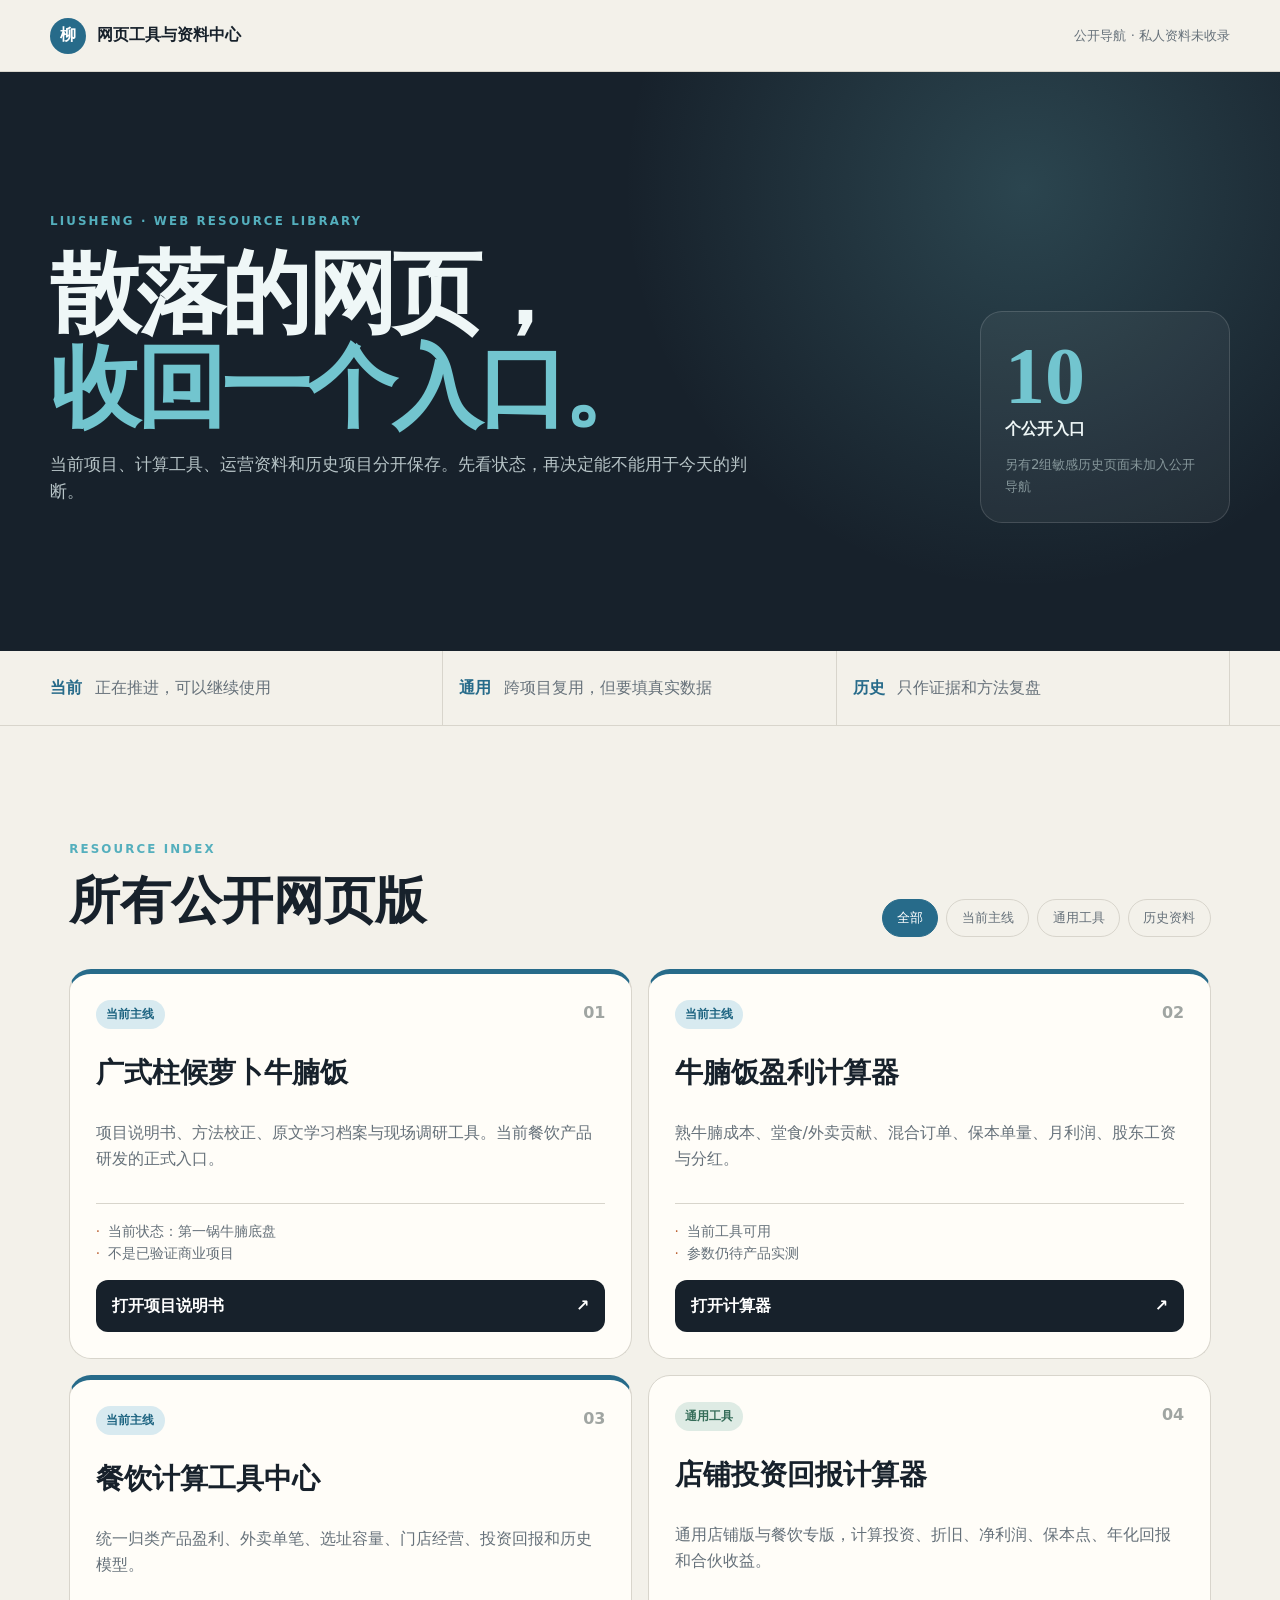
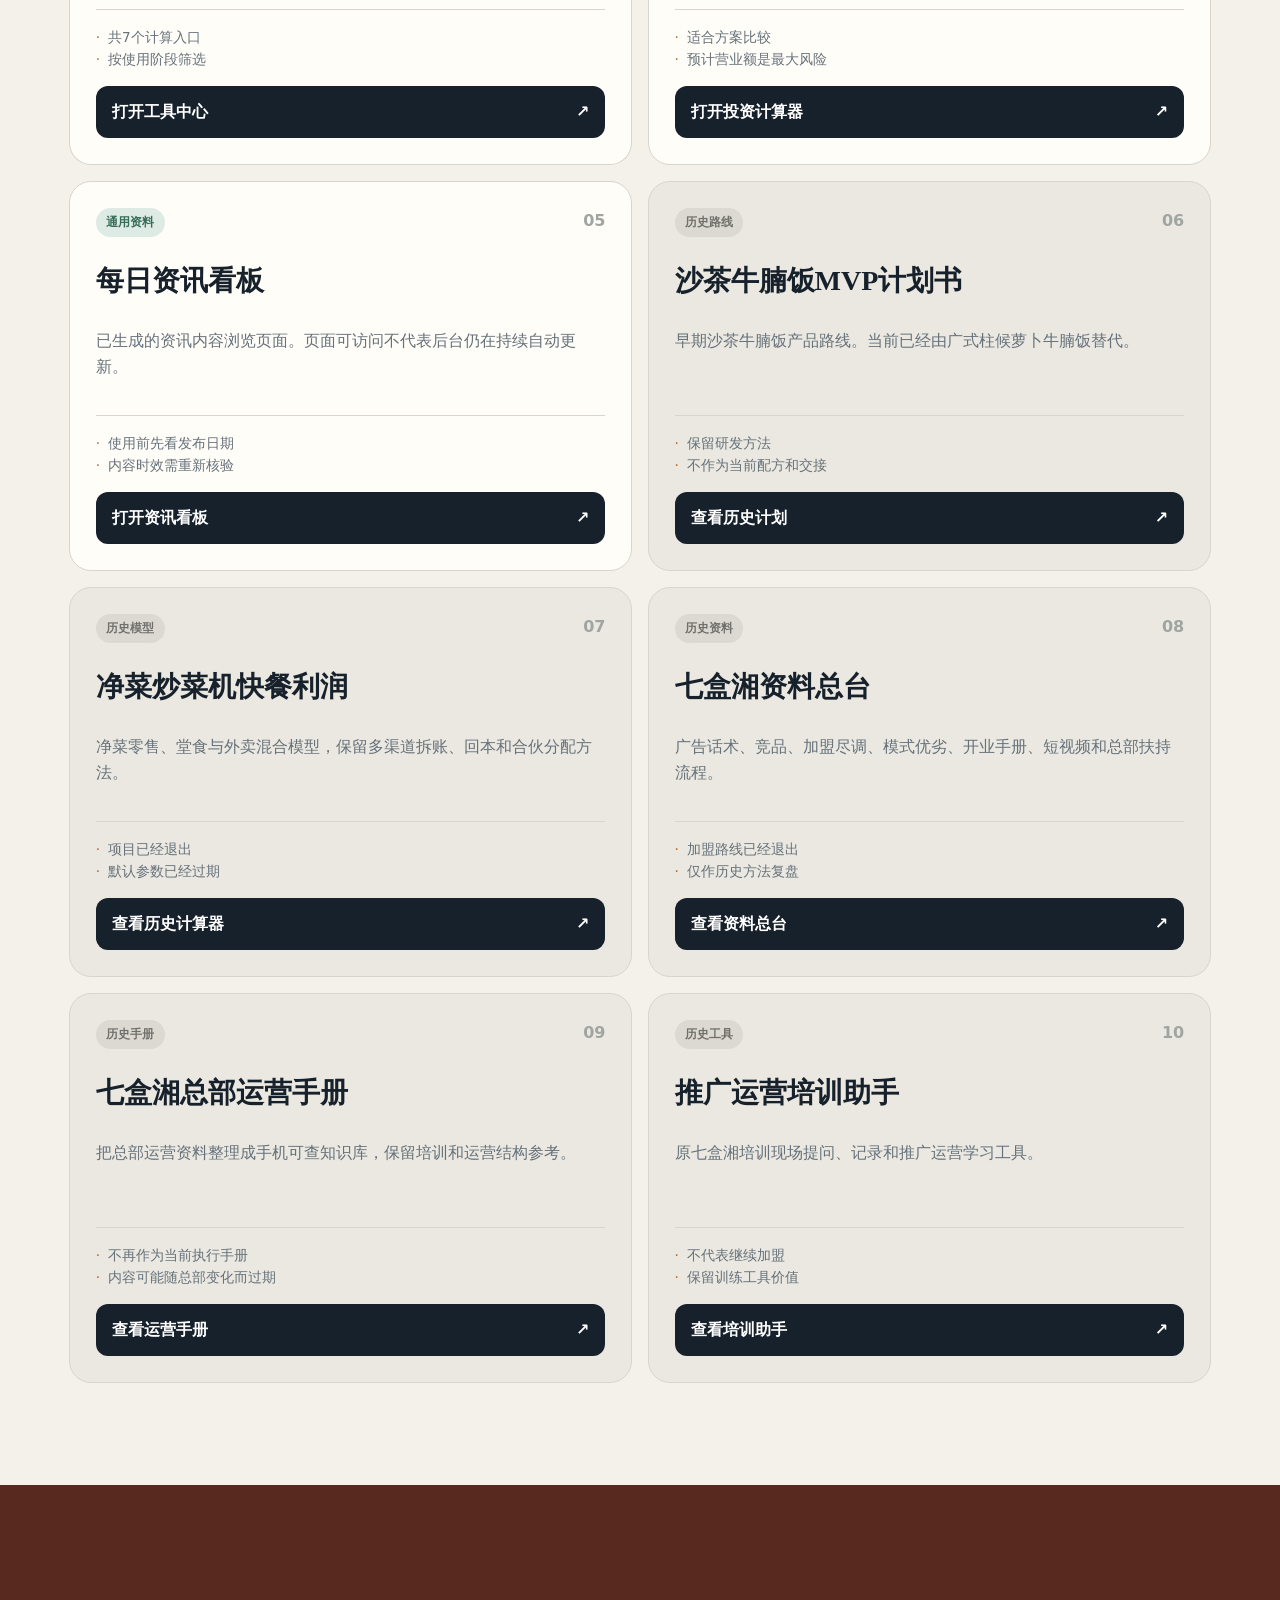
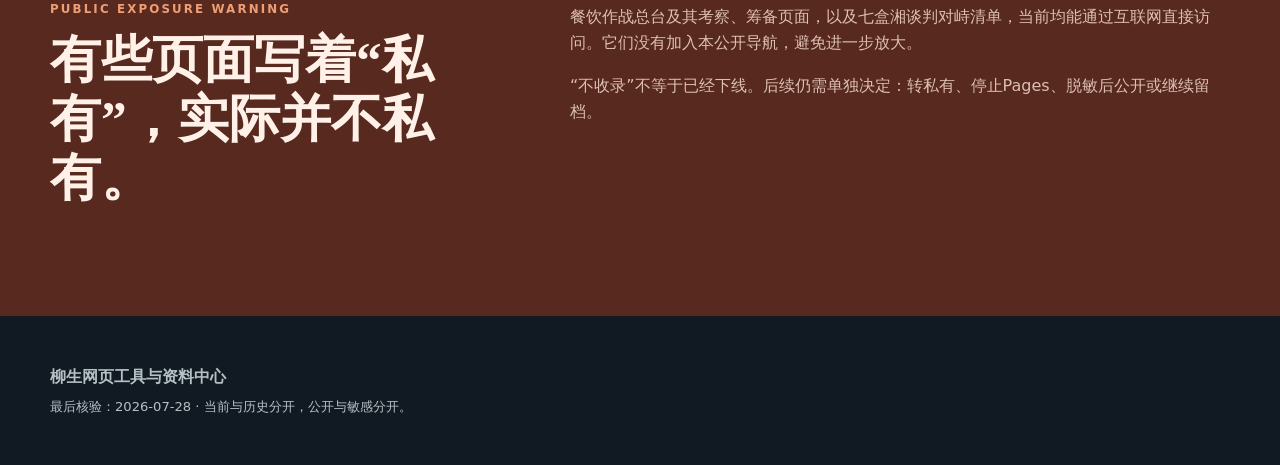
==== index.html @ 8c2fea10 "Publish web tools and resources hub" ====
<!doctype html>
<html lang="zh-CN">
<head>
  <meta charset="utf-8">
  <meta name="viewport" content="width=device-width, initial-scale=1">
  <meta name="description" content="柳生公开网页版工具与资料总集合：当前项目、计算工具、知识手册、历史餐饮项目和资讯页面。">
  <meta name="theme-color" content="#15202b">
  <title>柳生网页工具与资料中心</title>
  <link rel="stylesheet" href="styles.css">
</head>
<body>
  <a class="skip" href="#resources">跳到资源</a>
  <header>
    <a class="brand" href="./"><span>柳</span>网页工具与资料中心</a>
    <div class="header-note">公开导航 · 私人资料未收录</div>
  </header>

  <main>
    <section class="hero">
      <div class="hero-copy">
        <p class="eyebrow">LIUSHENG · WEB RESOURCE LIBRARY</p>
        <h1>散落的网页，<br><em>收回一个入口。</em></h1>
        <p>当前项目、计算工具、运营资料和历史项目分开保存。先看状态，再决定能不能用于今天的判断。</p>
      </div>
      <div class="hero-stat">
        <strong>10</strong><span>个公开入口</span>
        <small>另有2组敏感历史页面未加入公开导航</small>
      </div>
    </section>

    <section class="principle">
      <div><b>当前</b><span>正在推进，可以继续使用</span></div>
      <div><b>通用</b><span>跨项目复用，但要填真实数据</span></div>
      <div><b>历史</b><span>只作证据和方法复盘</span></div>
    </section>

    <section class="resources" id="resources">
      <div class="section-head">
        <div><p class="eyebrow">RESOURCE INDEX</p><h2>所有公开网页版</h2></div>
        <div class="filters" role="group" aria-label="资源分类筛选">
          <button class="active" data-filter="all">全部</button>
          <button data-filter="current">当前主线</button>
          <button data-filter="tool">通用工具</button>
          <button data-filter="history">历史资料</button>
        </div>
      </div>

      <div class="grid">
        <article class="card primary" data-category="current">
          <div class="meta"><span class="tag current">当前主线</span><span>01</span></div>
          <h3>广式柱候萝卜牛腩饭</h3>
          <p>项目说明书、方法校正、原文学习档案与现场调研工具。当前餐饮产品研发的正式入口。</p>
          <ul><li>当前状态：第一锅牛腩底盘</li><li>不是已验证商业项目</li></ul>
          <a href="https://312760175liusheng-ship-it.github.io/guangshi-beef-brisket-rice-guide/">打开项目说明书 <b>↗</b></a>
        </article>

        <article class="card primary" data-category="current">
          <div class="meta"><span class="tag current">当前主线</span><span>02</span></div>
          <h3>牛腩饭盈利计算器</h3>
          <p>熟牛腩成本、堂食/外卖贡献、混合订单、保本单量、月利润、股东工资与分红。</p>
          <ul><li>当前工具可用</li><li>参数仍待产品实测</li></ul>
          <a href="https://312760175liusheng-ship-it.github.io/beef-brisket-rice-calculator/">打开计算器 <b>↗</b></a>
        </article>

        <article class="card primary" data-category="current">
          <div class="meta"><span class="tag current">当前主线</span><span>03</span></div>
          <h3>餐饮计算工具中心</h3>
          <p>统一归类产品盈利、外卖单笔、选址容量、门店经营、投资回报和历史模型。</p>
          <ul><li>共7个计算入口</li><li>按使用阶段筛选</li></ul>
          <a href="https://312760175liusheng-ship-it.github.io/restaurant-calculator-hub/">打开工具中心 <b>↗</b></a>
        </article>

        <article class="card" data-category="tool">
          <div class="meta"><span class="tag tool">通用工具</span><span>04</span></div>
          <h3>店铺投资回报计算器</h3>
          <p>通用店铺版与餐饮专版，计算投资、折旧、净利润、保本点、年化回报和合伙收益。</p>
          <ul><li>适合方案比较</li><li>预计营业额是最大风险</li></ul>
          <a href="https://312760175liusheng-ship-it.github.io/store-roi-calculator/">打开投资计算器 <b>↗</b></a>
        </article>

        <article class="card" data-category="tool">
          <div class="meta"><span class="tag tool">通用资料</span><span>05</span></div>
          <h3>每日资讯看板</h3>
          <p>已生成的资讯内容浏览页面。页面可访问不代表后台仍在持续自动更新。</p>
          <ul><li>使用前先看发布日期</li><li>内容时效需重新核验</li></ul>
          <a href="https://312760175liusheng-ship-it.github.io/news-board/">打开资讯看板 <b>↗</b></a>
        </article>

        <article class="card historical" data-category="history">
          <div class="meta"><span class="tag history">历史路线</span><span>06</span></div>
          <h3>沙茶牛腩饭MVP计划书</h3>
          <p>早期沙茶牛腩饭产品路线。当前已经由广式柱候萝卜牛腩饭替代。</p>
          <ul><li>保留研发方法</li><li>不作为当前配方和交接</li></ul>
          <a href="https://312760175liusheng-ship-it.github.io/shacha-beef-brisket-mvp/">查看历史计划 <b>↗</b></a>
        </article>

        <article class="card historical" data-category="history">
          <div class="meta"><span class="tag history">历史模型</span><span>07</span></div>
          <h3>净菜炒菜机快餐利润</h3>
          <p>净菜零售、堂食与外卖混合模型，保留多渠道拆账、回本和合伙分配方法。</p>
          <ul><li>项目已经退出</li><li>默认参数已经过期</li></ul>
          <a href="https://312760175liusheng-ship-it.github.io/jingcai-calculator/">查看历史计算器 <b>↗</b></a>
        </article>

        <article class="card historical" data-category="history">
          <div class="meta"><span class="tag history">历史资料</span><span>08</span></div>
          <h3>七盒湘资料总台</h3>
          <p>广告话术、竞品、加盟尽调、模式优劣、开业手册、短视频和总部扶持流程。</p>
          <ul><li>加盟路线已经退出</li><li>仅作历史方法复盘</li></ul>
          <a href="https://312760175liusheng-ship-it.github.io/qihexiang-toolbox/">查看资料总台 <b>↗</b></a>
        </article>

        <article class="card historical" data-category="history">
          <div class="meta"><span class="tag history">历史手册</span><span>09</span></div>
          <h3>七盒湘总部运营手册</h3>
          <p>把总部运营资料整理成手机可查知识库，保留培训和运营结构参考。</p>
          <ul><li>不再作为当前执行手册</li><li>内容可能随总部变化而过期</li></ul>
          <a href="https://312760175liusheng-ship-it.github.io/qihex-ops-manual/">查看运营手册 <b>↗</b></a>
        </article>

        <article class="card historical" data-category="history">
          <div class="meta"><span class="tag history">历史工具</span><span>10</span></div>
          <h3>推广运营培训助手</h3>
          <p>原七盒湘培训现场提问、记录和推广运营学习工具。</p>
          <ul><li>不代表继续加盟</li><li>保留训练工具价值</li></ul>
          <a href="https://312760175liusheng-ship-it.github.io/liuzhou-promotion-coach/">查看培训助手 <b>↗</b></a>
        </article>
      </div>
    </section>

    <section class="risk">
      <div>
        <p class="eyebrow">PUBLIC EXPOSURE WARNING</p>
        <h2>有些页面写着“私有”，实际并不私有。</h2>
      </div>
      <div>
        <p>餐饮作战总台及其考察、筹备页面，以及七盒湘谈判对峙清单，当前均能通过互联网直接访问。它们没有加入本公开导航，避免进一步放大。</p>
        <p>“不收录”不等于已经下线。后续仍需单独决定：转私有、停止Pages、脱敏后公开或继续留档。</p>
      </div>
    </section>
  </main>

  <footer>
    <strong>柳生网页工具与资料中心</strong>
    <p>最后核验：2026-07-28 · 当前与历史分开，公开与敏感分开。</p>
  </footer>
  <script src="script.js"></script>
</body>
</html>
---- styles.css ----
:root {
  --ink: #17212b;
  --muted: #66717a;
  --paper: #f3f1ea;
  --card: #fffdf8;
  --line: #d8d5cc;
  --blue: #276b8a;
  --cyan: #72c5cf;
  --orange: #bd6336;
  --gray: #747873;
}
* { box-sizing: border-box; }
html { scroll-behavior: smooth; }
body { margin: 0; color: var(--ink); background: var(--paper); font-family: "PingFang SC","Microsoft YaHei",system-ui,sans-serif; line-height: 1.65; }
a { color: inherit; }
.skip { position: fixed; left: -999px; top: 1rem; z-index: 99; padding: .6rem 1rem; background: #fff; }
.skip:focus { left: 1rem; }
header { display: flex; justify-content: space-between; align-items: center; min-height: 72px; padding: 0 max(1.2rem,calc((100vw - 1180px)/2)); border-bottom: 1px solid var(--line); }
.brand { display: flex; align-items: center; gap: .7rem; font-weight: 900; text-decoration: none; }
.brand span { display: grid; place-items: center; width: 36px; height: 36px; color: #fff; background: var(--blue); border-radius: 50%; font-family: "STKaiti","KaiTi",serif; }
.header-note { color: var(--muted); font-size: .82rem; }
.hero { display: grid; grid-template-columns: 1fr 250px; gap: 4rem; align-items: end; padding: clamp(5rem,10vw,9rem) max(1.2rem,calc((100vw - 1180px)/2)); color: #eff7f7; background: radial-gradient(circle at 80% 20%,rgba(114,197,207,.22),transparent 25rem),var(--ink); }
.eyebrow { color: #54afbd; font-size: .74rem; font-weight: 900; letter-spacing: .18em; }
.hero h1 { margin: 1rem 0; font-family: "Songti SC","STSong",serif; font-size: clamp(3rem,7vw,6.6rem); line-height: 1.04; letter-spacing: -.05em; }
.hero h1 em { color: var(--cyan); font-style: normal; }
.hero-copy > p:last-child { max-width: 700px; color: #b7c4c7; font-size: 1.05rem; }
.hero-stat { padding: 1.5rem; border: 1px solid rgba(255,255,255,.14); border-radius: 22px; background: rgba(255,255,255,.05); }
.hero-stat strong,.hero-stat span,.hero-stat small { display: block; }
.hero-stat strong { color: var(--cyan); font-family: Georgia,serif; font-size: 5rem; line-height: 1; }
.hero-stat span { font-weight: 900; }
.hero-stat small { margin-top: .7rem; color: #86979b; }
.principle { display: grid; grid-template-columns: repeat(3,1fr); padding: 0 max(1.2rem,calc((100vw - 1180px)/2)); border-bottom: 1px solid var(--line); }
.principle div { display: flex; gap: .8rem; padding: 1.5rem 1rem; border-right: 1px solid var(--line); }
.principle div:first-child { padding-left: 0; }
.principle b { color: var(--blue); }
.principle span { color: var(--muted); }
.resources { max-width: 1180px; margin: 0 auto; padding: clamp(4rem,8vw,7rem) 1.2rem; }
.section-head { display: flex; justify-content: space-between; gap: 2rem; align-items: end; margin-bottom: 2rem; }
h2 { margin: .4rem 0; font-family: "Songti SC","STSong",serif; font-size: clamp(2rem,4vw,3.5rem); line-height: 1.15; }
.filters { display: flex; gap: .5rem; }
.filters button { padding: .55rem .9rem; color: var(--muted); background: transparent; border: 1px solid var(--line); border-radius: 999px; cursor: pointer; }
.filters button.active,.filters button:hover { color: #fff; background: var(--blue); border-color: var(--blue); }
.grid { display: grid; grid-template-columns: repeat(2,1fr); gap: 1rem; }
.card { display: flex; flex-direction: column; min-height: 390px; padding: 1.6rem; border: 1px solid var(--line); border-radius: 22px; background: var(--card); transition: transform .2s,box-shadow .2s; }
.card:hover { transform: translateY(-3px); box-shadow: 0 16px 45px rgba(23,33,43,.09); }
.card[hidden] { display: none; }
.card.primary { border-top: 5px solid var(--blue); }
.card.historical { background: #eae8e1; }
.meta { display: flex; justify-content: space-between; color: #a0a5a2; font-weight: 900; }
.tag { padding: .32rem .65rem; border-radius: 999px; font-size: .72rem; }
.tag.current { color: #1c6380; background: #d8eaf0; }
.tag.tool { color: #346c58; background: #deebe4; }
.tag.history { color: #6f706b; background: #dcd9d2; }
.card h3 { margin: 1.3rem 0 .5rem; font-family: "Songti SC","STSong",serif; font-size: 1.75rem; }
.card > p { color: var(--muted); }
.card ul { margin: auto 0 1rem; padding: 1rem 0 0; color: var(--muted); border-top: 1px solid var(--line); list-style: none; font-size: .85rem; }
.card li::before { content: "·"; color: var(--orange); margin-right: .5rem; }
.card > a { display: flex; justify-content: space-between; padding: .8rem 1rem; color: #fff; background: var(--ink); border-radius: 12px; font-weight: 800; text-decoration: none; }
.card > a:hover { background: var(--blue); }
.risk { display: grid; grid-template-columns: .8fr 1.2fr; gap: 5rem; padding: clamp(4rem,8vw,7rem) max(1.2rem,calc((100vw - 1180px)/2)); color: #fff1e8; background: #57291f; }
.risk .eyebrow { color: #ef9d75; }
.risk p { color: #debfb3; }
footer { padding: 3rem max(1.2rem,calc((100vw - 1180px)/2)); color: #b5c0c5; background: #111a22; }
footer p { margin: .3rem 0 0; font-size: .82rem; }
@media(max-width:800px) {
  .hero,.risk { grid-template-columns: 1fr; gap: 2rem; }
  .hero-stat { max-width: 280px; }
  .section-head { align-items: flex-start; flex-direction: column; }
  .grid { grid-template-columns: 1fr; }
}
@media(max-width:560px) {
  header { align-items: flex-start; flex-direction: column; gap: .4rem; padding-top: .8rem; padding-bottom: .8rem; }
  .hero h1 { font-size: 2.75rem; }
  .principle { grid-template-columns: 1fr; }
  .principle div,.principle div:first-child { padding: 1rem 0; border-right: 0; border-bottom: 1px solid var(--line); }
  .filters { width: 100%; overflow-x: auto; padding-bottom: .3rem; }
  .filters button { white-space: nowrap; }
}
@media(prefers-reduced-motion:reduce) { html { scroll-behavior: auto; } .card { transition: none; } }
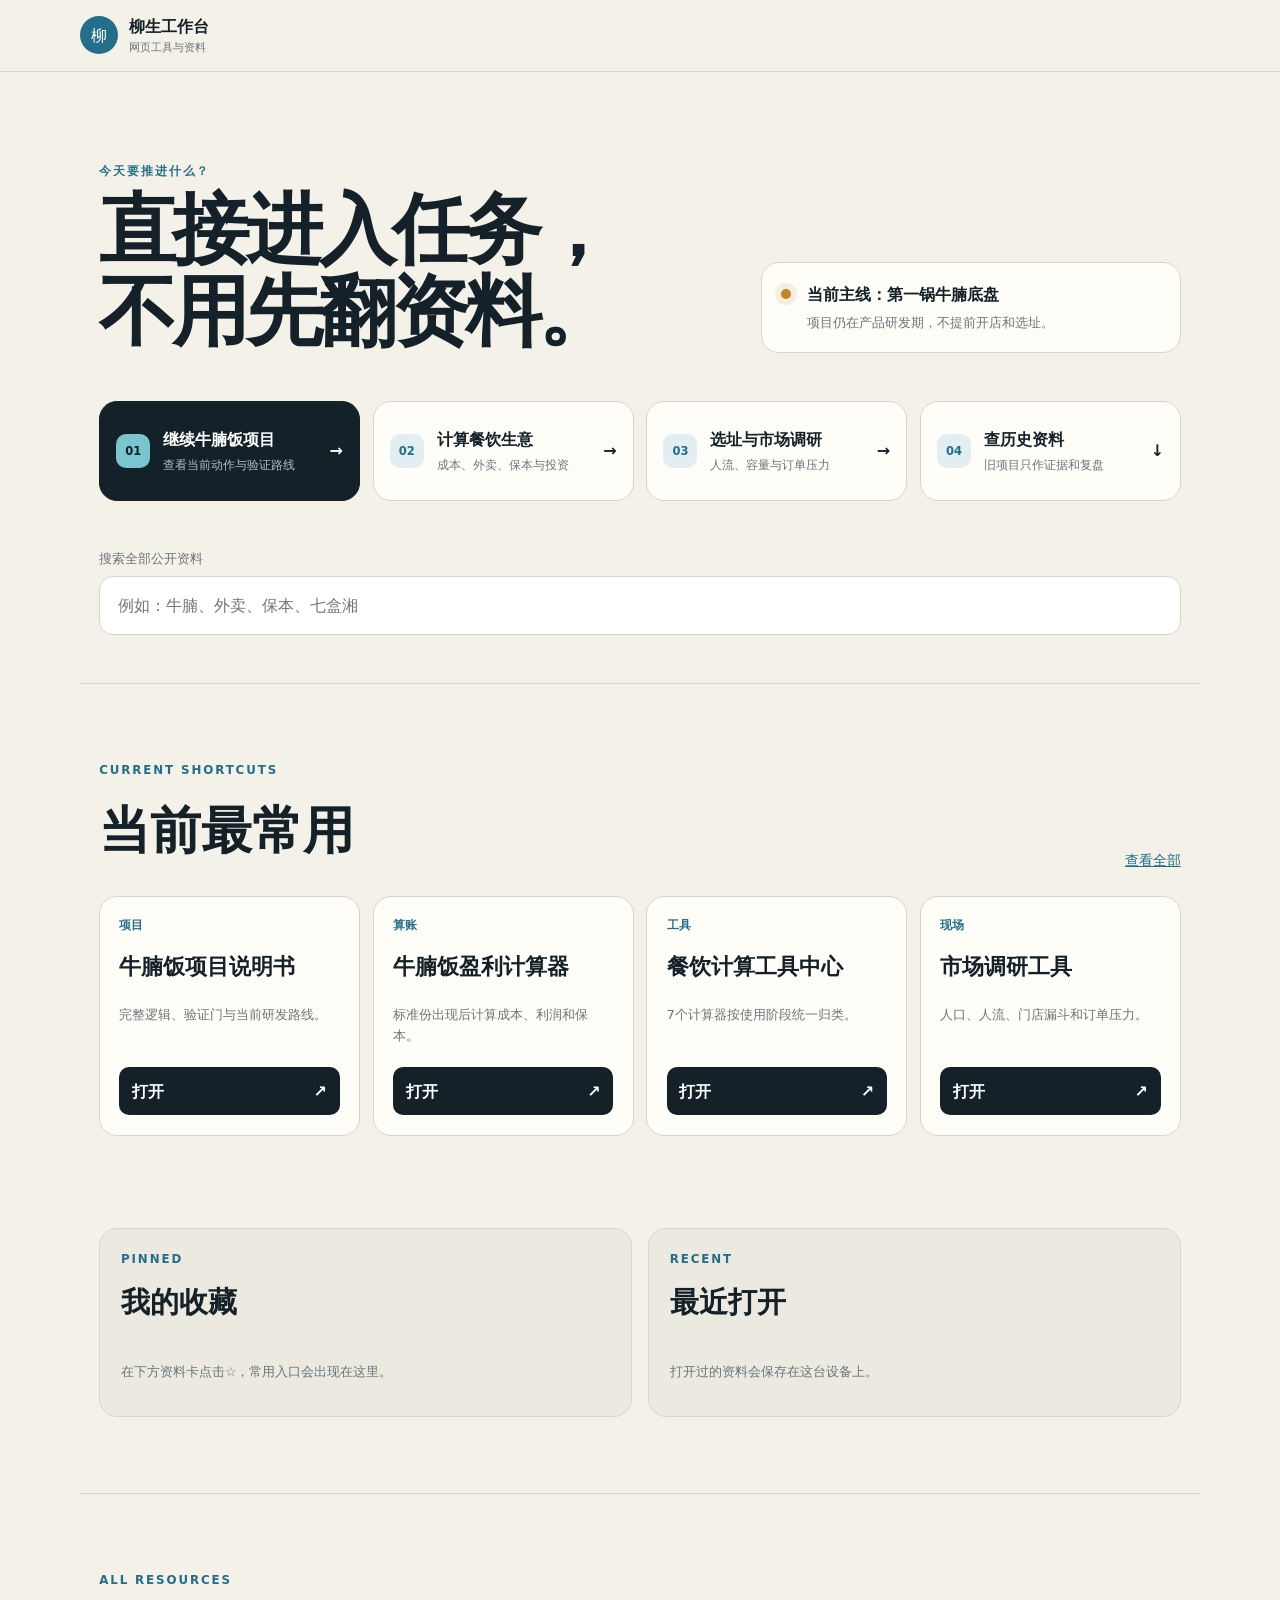
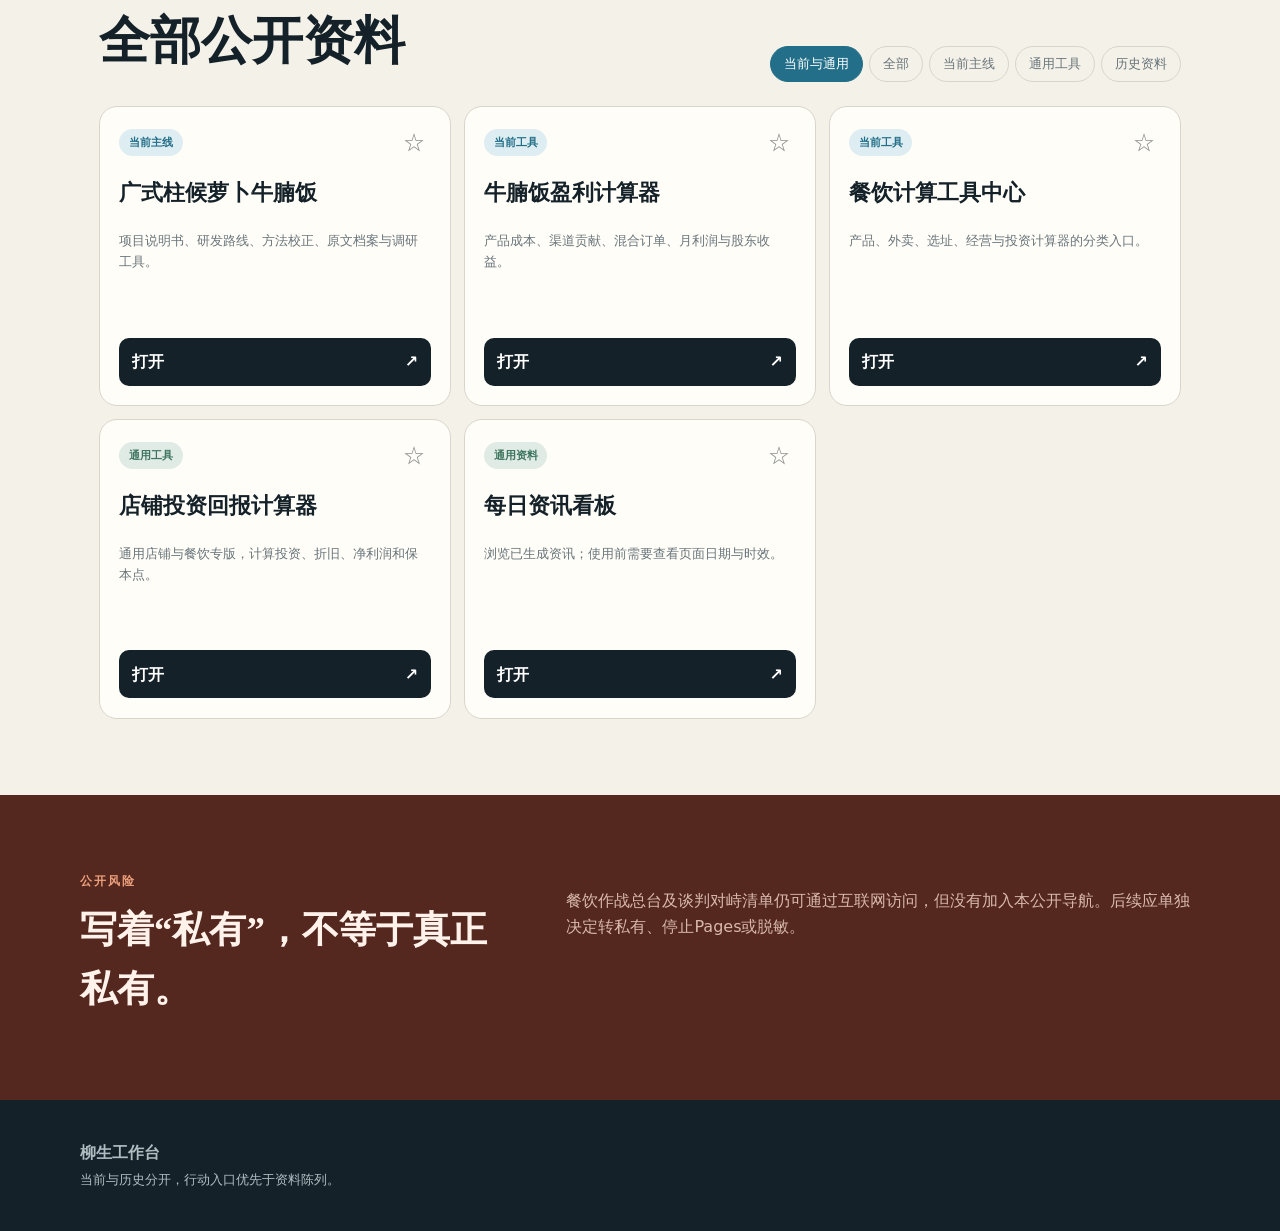
==== commit b2ac777b: "Redesign resource hub as action workspace" ====
--- a/index.html
+++ b/index.html
@@ -3,147 +3,163 @@
 <head>
   <meta charset="utf-8">
   <meta name="viewport" content="width=device-width, initial-scale=1">
-  <meta name="description" content="柳生公开网页版工具与资料总集合：当前项目、计算工具、知识手册、历史餐饮项目和资讯页面。">
-  <meta name="theme-color" content="#15202b">
-  <title>柳生网页工具与资料中心</title>
+  <meta name="description" content="柳生工作台：快速进入当前牛腩饭项目、餐饮计算、选址调研、公开工具与历史资料。">
+  <meta name="theme-color" content="#142128">
+  <title>柳生工作台｜网页工具与资料</title>
   <link rel="stylesheet" href="styles.css">
 </head>
 <body>
-  <a class="skip" href="#resources">跳到资源</a>
+  <a class="skip" href="#main">跳到主要内容</a>
   <header>
-    <a class="brand" href="./"><span>柳</span>网页工具与资料中心</a>
-    <div class="header-note">公开导航 · 私人资料未收录</div>
+    <a class="brand" href="./"><span>柳</span><div><strong>柳生工作台</strong><small>网页工具与资料</small></div></a>
+    <button class="search-toggle" type="button" aria-label="打开搜索" aria-controls="search-panel">⌕</button>
   </header>
 
-  <main>
-    <section class="hero">
-      <div class="hero-copy">
-        <p class="eyebrow">LIUSHENG · WEB RESOURCE LIBRARY</p>
-        <h1>散落的网页，<br><em>收回一个入口。</em></h1>
-        <p>当前项目、计算工具、运营资料和历史项目分开保存。先看状态，再决定能不能用于今天的判断。</p>
+  <main id="main">
+    <section class="welcome">
+      <div>
+        <p class="eyebrow">今天要推进什么？</p>
+        <h1>直接进入任务，<br>不用先翻资料。</h1>
       </div>
-      <div class="hero-stat">
-        <strong>10</strong><span>个公开入口</span>
-        <small>另有2组敏感历史页面未加入公开导航</small>
+      <div class="status">
+        <i></i>
+        <div><strong>当前主线：第一锅牛腩底盘</strong><span>项目仍在产品研发期，不提前开店和选址。</span></div>
       </div>
     </section>
 
-    <section class="principle">
-      <div><b>当前</b><span>正在推进，可以继续使用</span></div>
-      <div><b>通用</b><span>跨项目复用，但要填真实数据</span></div>
-      <div><b>历史</b><span>只作证据和方法复盘</span></div>
+    <section class="task-grid" aria-label="主要任务入口">
+      <a class="task primary" href="https://312760175liusheng-ship-it.github.io/guangshi-beef-brisket-rice-guide/#current" data-track="继续牛腩饭项目">
+        <span class="task-icon">01</span><div><strong>继续牛腩饭项目</strong><small>查看当前动作与验证路线</small></div><b>→</b>
+      </a>
+      <a class="task" href="https://312760175liusheng-ship-it.github.io/restaurant-calculator-hub/" data-track="计算餐饮生意">
+        <span class="task-icon">02</span><div><strong>计算餐饮生意</strong><small>成本、外卖、保本与投资</small></div><b>→</b>
+      </a>
+      <a class="task" href="https://312760175liusheng-ship-it.github.io/guangshi-beef-brisket-rice-guide/survey.html" data-track="选址与市场调研">
+        <span class="task-icon">03</span><div><strong>选址与市场调研</strong><small>人流、容量与订单压力</small></div><b>→</b>
+      </a>
+      <a class="task" href="#history">
+        <span class="task-icon">04</span><div><strong>查历史资料</strong><small>旧项目只作证据和复盘</small></div><b>↓</b>
+      </a>
     </section>
 
-    <section class="resources" id="resources">
+    <section class="search-panel" id="search-panel">
+      <label for="search"><span>搜索全部公开资料</span>
+        <input id="search" type="search" placeholder="例如：牛腩、外卖、保本、七盒湘" autocomplete="off">
+      </label>
+      <button id="clear-search" type="button" hidden>清除</button>
+    </section>
+
+    <section class="quick">
       <div class="section-head">
-        <div><p class="eyebrow">RESOURCE INDEX</p><h2>所有公开网页版</h2></div>
-        <div class="filters" role="group" aria-label="资源分类筛选">
-          <button class="active" data-filter="all">全部</button>
+        <div><p class="eyebrow">CURRENT SHORTCUTS</p><h2>当前最常用</h2></div>
+        <a href="#all-resources">查看全部</a>
+      </div>
+      <div class="quick-grid">
+        <article class="quick-card">
+          <span>项目</span><h3>牛腩饭项目说明书</h3><p>完整逻辑、验证门与当前研发路线。</p>
+          <a href="https://312760175liusheng-ship-it.github.io/guangshi-beef-brisket-rice-guide/" data-track="牛腩饭项目说明书">打开 <b>↗</b></a>
+        </article>
+        <article class="quick-card">
+          <span>算账</span><h3>牛腩饭盈利计算器</h3><p>标准份出现后计算成本、利润和保本。</p>
+          <a href="https://312760175liusheng-ship-it.github.io/beef-brisket-rice-calculator/" data-track="牛腩饭盈利计算器">打开 <b>↗</b></a>
+        </article>
+        <article class="quick-card">
+          <span>工具</span><h3>餐饮计算工具中心</h3><p>7个计算器按使用阶段统一归类。</p>
+          <a href="https://312760175liusheng-ship-it.github.io/restaurant-calculator-hub/" data-track="餐饮计算工具中心">打开 <b>↗</b></a>
+        </article>
+        <article class="quick-card">
+          <span>现场</span><h3>市场调研工具</h3><p>人口、人流、门店漏斗和订单压力。</p>
+          <a href="https://312760175liusheng-ship-it.github.io/guangshi-beef-brisket-rice-guide/survey.html" data-track="市场调研工具">打开 <b>↗</b></a>
+        </article>
+      </div>
+    </section>
+
+    <section class="personal" id="personal">
+      <div class="personal-block">
+        <div class="section-head compact"><div><p class="eyebrow">PINNED</p><h2>我的收藏</h2></div></div>
+        <div id="favorites" class="mini-list"><p class="placeholder">在下方资料卡点击☆，常用入口会出现在这里。</p></div>
+      </div>
+      <div class="personal-block">
+        <div class="section-head compact"><div><p class="eyebrow">RECENT</p><h2>最近打开</h2></div></div>
+        <div id="recent" class="mini-list"><p class="placeholder">打开过的资料会保存在这台设备上。</p></div>
+      </div>
+    </section>
+
+    <section class="resources" id="all-resources">
+      <div class="section-head">
+        <div><p class="eyebrow">ALL RESOURCES</p><h2>全部公开资料</h2></div>
+        <div class="filters" role="group" aria-label="资料分类筛选">
+          <button class="active" data-filter="active">当前与通用</button>
+          <button data-filter="all">全部</button>
           <button data-filter="current">当前主线</button>
           <button data-filter="tool">通用工具</button>
           <button data-filter="history">历史资料</button>
         </div>
       </div>
 
-      <div class="grid">
-        <article class="card primary" data-category="current">
-          <div class="meta"><span class="tag current">当前主线</span><span>01</span></div>
-          <h3>广式柱候萝卜牛腩饭</h3>
-          <p>项目说明书、方法校正、原文学习档案与现场调研工具。当前餐饮产品研发的正式入口。</p>
-          <ul><li>当前状态：第一锅牛腩底盘</li><li>不是已验证商业项目</li></ul>
-          <a href="https://312760175liusheng-ship-it.github.io/guangshi-beef-brisket-rice-guide/">打开项目说明书 <b>↗</b></a>
+      <div class="resource-grid">
+        <article class="resource-card" data-category="current" data-name="广式柱候萝卜牛腩饭项目说明书" data-keywords="牛腩 柱候 第一锅 产品 研发 视频 原文">
+          <div class="meta"><span class="tag current">当前主线</span><button class="favorite" type="button" aria-label="收藏广式柱候萝卜牛腩饭项目说明书">☆</button></div>
+          <h3>广式柱候萝卜牛腩饭</h3><p>项目说明书、研发路线、方法校正、原文档案与调研工具。</p>
+          <a href="https://312760175liusheng-ship-it.github.io/guangshi-beef-brisket-rice-guide/" data-track="广式柱候萝卜牛腩饭">打开 <b>↗</b></a>
+        </article>
+        <article class="resource-card" data-category="current" data-name="牛腩饭盈利计算器" data-keywords="牛腩 成本 利润 保本 堂食 外卖 分红">
+          <div class="meta"><span class="tag current">当前工具</span><button class="favorite" type="button" aria-label="收藏牛腩饭盈利计算器">☆</button></div>
+          <h3>牛腩饭盈利计算器</h3><p>产品成本、渠道贡献、混合订单、月利润与股东收益。</p>
+          <a href="https://312760175liusheng-ship-it.github.io/beef-brisket-rice-calculator/" data-track="牛腩饭盈利计算器">打开 <b>↗</b></a>
+        </article>
+        <article class="resource-card" data-category="current" data-name="餐饮计算工具中心" data-keywords="餐饮 计算器 外卖 选址 ROI 投资 保本">
+          <div class="meta"><span class="tag current">当前工具</span><button class="favorite" type="button" aria-label="收藏餐饮计算工具中心">☆</button></div>
+          <h3>餐饮计算工具中心</h3><p>产品、外卖、选址、经营与投资计算器的分类入口。</p>
+          <a href="https://312760175liusheng-ship-it.github.io/restaurant-calculator-hub/" data-track="餐饮计算工具中心">打开 <b>↗</b></a>
+        </article>
+        <article class="resource-card" data-category="tool" data-name="店铺投资回报计算器" data-keywords="店铺 餐饮 投资 ROI 回报 折旧 合伙">
+          <div class="meta"><span class="tag tool">通用工具</span><button class="favorite" type="button" aria-label="收藏店铺投资回报计算器">☆</button></div>
+          <h3>店铺投资回报计算器</h3><p>通用店铺与餐饮专版，计算投资、折旧、净利润和保本点。</p>
+          <a href="https://312760175liusheng-ship-it.github.io/store-roi-calculator/" data-track="店铺投资回报计算器">打开 <b>↗</b></a>
+        </article>
+        <article class="resource-card" data-category="tool" data-name="每日资讯看板" data-keywords="新闻 资讯 每日 看板">
+          <div class="meta"><span class="tag tool">通用资料</span><button class="favorite" type="button" aria-label="收藏每日资讯看板">☆</button></div>
+          <h3>每日资讯看板</h3><p>浏览已生成资讯；使用前需要查看页面日期与时效。</p>
+          <a href="https://312760175liusheng-ship-it.github.io/news-board/" data-track="每日资讯看板">打开 <b>↗</b></a>
         </article>
 
-        <article class="card primary" data-category="current">
-          <div class="meta"><span class="tag current">当前主线</span><span>02</span></div>
-          <h3>牛腩饭盈利计算器</h3>
-          <p>熟牛腩成本、堂食/外卖贡献、混合订单、保本单量、月利润、股东工资与分红。</p>
-          <ul><li>当前工具可用</li><li>参数仍待产品实测</li></ul>
-          <a href="https://312760175liusheng-ship-it.github.io/beef-brisket-rice-calculator/">打开计算器 <b>↗</b></a>
+        <article class="resource-card historical" id="history" data-category="history" data-name="沙茶牛腩饭MVP计划书" data-keywords="沙茶 牛腩 历史 MVP 配方">
+          <div class="meta"><span class="tag history">历史路线</span><button class="favorite" type="button" aria-label="收藏沙茶牛腩饭MVP计划书">☆</button></div>
+          <h3>沙茶牛腩饭MVP计划书</h3><p>早期产品路线，当前已由广式柱候牛腩饭替代。</p>
+          <a href="https://312760175liusheng-ship-it.github.io/shacha-beef-brisket-mvp/" data-track="沙茶牛腩饭MVP计划书">查看 <b>↗</b></a>
         </article>
-
-        <article class="card primary" data-category="current">
-          <div class="meta"><span class="tag current">当前主线</span><span>03</span></div>
-          <h3>餐饮计算工具中心</h3>
-          <p>统一归类产品盈利、外卖单笔、选址容量、门店经营、投资回报和历史模型。</p>
-          <ul><li>共7个计算入口</li><li>按使用阶段筛选</li></ul>
-          <a href="https://312760175liusheng-ship-it.github.io/restaurant-calculator-hub/">打开工具中心 <b>↗</b></a>
+        <article class="resource-card historical" data-category="history" data-name="净菜炒菜机快餐利润计算器" data-keywords="净菜 炒菜机 快餐 利润 合伙 历史">
+          <div class="meta"><span class="tag history">历史模型</span><button class="favorite" type="button" aria-label="收藏净菜炒菜机快餐利润计算器">☆</button></div>
+          <h3>净菜炒菜机快餐利润</h3><p>保留多渠道拆账、保本和合伙分配方法。</p>
+          <a href="https://312760175liusheng-ship-it.github.io/jingcai-calculator/" data-track="净菜炒菜机快餐利润">查看 <b>↗</b></a>
         </article>
-
-        <article class="card" data-category="tool">
-          <div class="meta"><span class="tag tool">通用工具</span><span>04</span></div>
-          <h3>店铺投资回报计算器</h3>
-          <p>通用店铺版与餐饮专版，计算投资、折旧、净利润、保本点、年化回报和合伙收益。</p>
-          <ul><li>适合方案比较</li><li>预计营业额是最大风险</li></ul>
-          <a href="https://312760175liusheng-ship-it.github.io/store-roi-calculator/">打开投资计算器 <b>↗</b></a>
+        <article class="resource-card historical" data-category="history" data-name="七盒湘资料总台" data-keywords="七盒湘 加盟 广告 竞品 尽调 开业 短视频 总部">
+          <div class="meta"><span class="tag history">历史资料</span><button class="favorite" type="button" aria-label="收藏七盒湘资料总台">☆</button></div>
+          <h3>七盒湘资料总台</h3><p>加盟研究、竞品、开业、短视频与总部扶持资料。</p>
+          <a href="https://312760175liusheng-ship-it.github.io/qihexiang-toolbox/" data-track="七盒湘资料总台">查看 <b>↗</b></a>
         </article>
-
-        <article class="card" data-category="tool">
-          <div class="meta"><span class="tag tool">通用资料</span><span>05</span></div>
-          <h3>每日资讯看板</h3>
-          <p>已生成的资讯内容浏览页面。页面可访问不代表后台仍在持续自动更新。</p>
-          <ul><li>使用前先看发布日期</li><li>内容时效需重新核验</li></ul>
-          <a href="https://312760175liusheng-ship-it.github.io/news-board/">打开资讯看板 <b>↗</b></a>
+        <article class="resource-card historical" data-category="history" data-name="七盒湘总部运营手册" data-keywords="七盒湘 总部 运营 手册 培训 SOP">
+          <div class="meta"><span class="tag history">历史手册</span><button class="favorite" type="button" aria-label="收藏七盒湘总部运营手册">☆</button></div>
+          <h3>七盒湘总部运营手册</h3><p>历史运营资料的手机知识库，不再作为当前执行手册。</p>
+          <a href="https://312760175liusheng-ship-it.github.io/qihex-ops-manual/" data-track="七盒湘总部运营手册">查看 <b>↗</b></a>
         </article>
-
-        <article class="card historical" data-category="history">
-          <div class="meta"><span class="tag history">历史路线</span><span>06</span></div>
-          <h3>沙茶牛腩饭MVP计划书</h3>
-          <p>早期沙茶牛腩饭产品路线。当前已经由广式柱候萝卜牛腩饭替代。</p>
-          <ul><li>保留研发方法</li><li>不作为当前配方和交接</li></ul>
-          <a href="https://312760175liusheng-ship-it.github.io/shacha-beef-brisket-mvp/">查看历史计划 <b>↗</b></a>
-        </article>
-
-        <article class="card historical" data-category="history">
-          <div class="meta"><span class="tag history">历史模型</span><span>07</span></div>
-          <h3>净菜炒菜机快餐利润</h3>
-          <p>净菜零售、堂食与外卖混合模型，保留多渠道拆账、回本和合伙分配方法。</p>
-          <ul><li>项目已经退出</li><li>默认参数已经过期</li></ul>
-          <a href="https://312760175liusheng-ship-it.github.io/jingcai-calculator/">查看历史计算器 <b>↗</b></a>
-        </article>
-
-        <article class="card historical" data-category="history">
-          <div class="meta"><span class="tag history">历史资料</span><span>08</span></div>
-          <h3>七盒湘资料总台</h3>
-          <p>广告话术、竞品、加盟尽调、模式优劣、开业手册、短视频和总部扶持流程。</p>
-          <ul><li>加盟路线已经退出</li><li>仅作历史方法复盘</li></ul>
-          <a href="https://312760175liusheng-ship-it.github.io/qihexiang-toolbox/">查看资料总台 <b>↗</b></a>
-        </article>
-
-        <article class="card historical" data-category="history">
-          <div class="meta"><span class="tag history">历史手册</span><span>09</span></div>
-          <h3>七盒湘总部运营手册</h3>
-          <p>把总部运营资料整理成手机可查知识库，保留培训和运营结构参考。</p>
-          <ul><li>不再作为当前执行手册</li><li>内容可能随总部变化而过期</li></ul>
-          <a href="https://312760175liusheng-ship-it.github.io/qihex-ops-manual/">查看运营手册 <b>↗</b></a>
-        </article>
-
-        <article class="card historical" data-category="history">
-          <div class="meta"><span class="tag history">历史工具</span><span>10</span></div>
-          <h3>推广运营培训助手</h3>
-          <p>原七盒湘培训现场提问、记录和推广运营学习工具。</p>
-          <ul><li>不代表继续加盟</li><li>保留训练工具价值</li></ul>
-          <a href="https://312760175liusheng-ship-it.github.io/liuzhou-promotion-coach/">查看培训助手 <b>↗</b></a>
+        <article class="resource-card historical" data-category="history" data-name="推广运营培训助手" data-keywords="七盒湘 推广 运营 培训 助手 柳州">
+          <div class="meta"><span class="tag history">历史工具</span><button class="favorite" type="button" aria-label="收藏推广运营培训助手">☆</button></div>
+          <h3>推广运营培训助手</h3><p>原培训现场提问、记录与推广运营学习工具。</p>
+          <a href="https://312760175liusheng-ship-it.github.io/liuzhou-promotion-coach/" data-track="推广运营培训助手">查看 <b>↗</b></a>
         </article>
       </div>
+      <p id="no-results" class="no-results" hidden>没有找到匹配资料，换一个关键词试试。</p>
     </section>
 
     <section class="risk">
-      <div>
-        <p class="eyebrow">PUBLIC EXPOSURE WARNING</p>
-        <h2>有些页面写着“私有”，实际并不私有。</h2>
-      </div>
-      <div>
-        <p>餐饮作战总台及其考察、筹备页面，以及七盒湘谈判对峙清单，当前均能通过互联网直接访问。它们没有加入本公开导航，避免进一步放大。</p>
-        <p>“不收录”不等于已经下线。后续仍需单独决定：转私有、停止Pages、脱敏后公开或继续留档。</p>
-      </div>
+      <div><p class="eyebrow">公开风险</p><h2>写着“私有”，不等于真正私有。</h2></div>
+      <div><p>餐饮作战总台及谈判对峙清单仍可通过互联网访问，但没有加入本公开导航。后续应单独决定转私有、停止Pages或脱敏。</p></div>
     </section>
   </main>
 
-  <footer>
-    <strong>柳生网页工具与资料中心</strong>
-    <p>最后核验：2026-07-28 · 当前与历史分开，公开与敏感分开。</p>
-  </footer>
+  <footer><strong>柳生工作台</strong><p>当前与历史分开，行动入口优先于资料陈列。</p></footer>
   <script src="script.js"></script>
 </body>
 </html>
--- a/styles.css
+++ b/styles.css
@@ -1,80 +1,19 @@
-:root {
-  --ink: #17212b;
-  --muted: #66717a;
-  --paper: #f3f1ea;
-  --card: #fffdf8;
-  --line: #d8d5cc;
-  --blue: #276b8a;
-  --cyan: #72c5cf;
-  --orange: #bd6336;
-  --gray: #747873;
-}
-* { box-sizing: border-box; }
-html { scroll-behavior: smooth; }
-body { margin: 0; color: var(--ink); background: var(--paper); font-family: "PingFang SC","Microsoft YaHei",system-ui,sans-serif; line-height: 1.65; }
-a { color: inherit; }
-.skip { position: fixed; left: -999px; top: 1rem; z-index: 99; padding: .6rem 1rem; background: #fff; }
-.skip:focus { left: 1rem; }
-header { display: flex; justify-content: space-between; align-items: center; min-height: 72px; padding: 0 max(1.2rem,calc((100vw - 1180px)/2)); border-bottom: 1px solid var(--line); }
-.brand { display: flex; align-items: center; gap: .7rem; font-weight: 900; text-decoration: none; }
-.brand span { display: grid; place-items: center; width: 36px; height: 36px; color: #fff; background: var(--blue); border-radius: 50%; font-family: "STKaiti","KaiTi",serif; }
-.header-note { color: var(--muted); font-size: .82rem; }
-.hero { display: grid; grid-template-columns: 1fr 250px; gap: 4rem; align-items: end; padding: clamp(5rem,10vw,9rem) max(1.2rem,calc((100vw - 1180px)/2)); color: #eff7f7; background: radial-gradient(circle at 80% 20%,rgba(114,197,207,.22),transparent 25rem),var(--ink); }
-.eyebrow { color: #54afbd; font-size: .74rem; font-weight: 900; letter-spacing: .18em; }
-.hero h1 { margin: 1rem 0; font-family: "Songti SC","STSong",serif; font-size: clamp(3rem,7vw,6.6rem); line-height: 1.04; letter-spacing: -.05em; }
-.hero h1 em { color: var(--cyan); font-style: normal; }
-.hero-copy > p:last-child { max-width: 700px; color: #b7c4c7; font-size: 1.05rem; }
-.hero-stat { padding: 1.5rem; border: 1px solid rgba(255,255,255,.14); border-radius: 22px; background: rgba(255,255,255,.05); }
-.hero-stat strong,.hero-stat span,.hero-stat small { display: block; }
-.hero-stat strong { color: var(--cyan); font-family: Georgia,serif; font-size: 5rem; line-height: 1; }
-.hero-stat span { font-weight: 900; }
-.hero-stat small { margin-top: .7rem; color: #86979b; }
-.principle { display: grid; grid-template-columns: repeat(3,1fr); padding: 0 max(1.2rem,calc((100vw - 1180px)/2)); border-bottom: 1px solid var(--line); }
-.principle div { display: flex; gap: .8rem; padding: 1.5rem 1rem; border-right: 1px solid var(--line); }
-.principle div:first-child { padding-left: 0; }
-.principle b { color: var(--blue); }
-.principle span { color: var(--muted); }
-.resources { max-width: 1180px; margin: 0 auto; padding: clamp(4rem,8vw,7rem) 1.2rem; }
-.section-head { display: flex; justify-content: space-between; gap: 2rem; align-items: end; margin-bottom: 2rem; }
-h2 { margin: .4rem 0; font-family: "Songti SC","STSong",serif; font-size: clamp(2rem,4vw,3.5rem); line-height: 1.15; }
-.filters { display: flex; gap: .5rem; }
-.filters button { padding: .55rem .9rem; color: var(--muted); background: transparent; border: 1px solid var(--line); border-radius: 999px; cursor: pointer; }
-.filters button.active,.filters button:hover { color: #fff; background: var(--blue); border-color: var(--blue); }
-.grid { display: grid; grid-template-columns: repeat(2,1fr); gap: 1rem; }
-.card { display: flex; flex-direction: column; min-height: 390px; padding: 1.6rem; border: 1px solid var(--line); border-radius: 22px; background: var(--card); transition: transform .2s,box-shadow .2s; }
-.card:hover { transform: translateY(-3px); box-shadow: 0 16px 45px rgba(23,33,43,.09); }
-.card[hidden] { display: none; }
-.card.primary { border-top: 5px solid var(--blue); }
-.card.historical { background: #eae8e1; }
-.meta { display: flex; justify-content: space-between; color: #a0a5a2; font-weight: 900; }
-.tag { padding: .32rem .65rem; border-radius: 999px; font-size: .72rem; }
-.tag.current { color: #1c6380; background: #d8eaf0; }
-.tag.tool { color: #346c58; background: #deebe4; }
-.tag.history { color: #6f706b; background: #dcd9d2; }
-.card h3 { margin: 1.3rem 0 .5rem; font-family: "Songti SC","STSong",serif; font-size: 1.75rem; }
-.card > p { color: var(--muted); }
-.card ul { margin: auto 0 1rem; padding: 1rem 0 0; color: var(--muted); border-top: 1px solid var(--line); list-style: none; font-size: .85rem; }
-.card li::before { content: "·"; color: var(--orange); margin-right: .5rem; }
-.card > a { display: flex; justify-content: space-between; padding: .8rem 1rem; color: #fff; background: var(--ink); border-radius: 12px; font-weight: 800; text-decoration: none; }
-.card > a:hover { background: var(--blue); }
-.risk { display: grid; grid-template-columns: .8fr 1.2fr; gap: 5rem; padding: clamp(4rem,8vw,7rem) max(1.2rem,calc((100vw - 1180px)/2)); color: #fff1e8; background: #57291f; }
-.risk .eyebrow { color: #ef9d75; }
-.risk p { color: #debfb3; }
-footer { padding: 3rem max(1.2rem,calc((100vw - 1180px)/2)); color: #b5c0c5; background: #111a22; }
-footer p { margin: .3rem 0 0; font-size: .82rem; }
-@media(max-width:800px) {
-  .hero,.risk { grid-template-columns: 1fr; gap: 2rem; }
-  .hero-stat { max-width: 280px; }
-  .section-head { align-items: flex-start; flex-direction: column; }
-  .grid { grid-template-columns: 1fr; }
-}
-@media(max-width:560px) {
-  header { align-items: flex-start; flex-direction: column; gap: .4rem; padding-top: .8rem; padding-bottom: .8rem; }
-  .hero h1 { font-size: 2.75rem; }
-  .principle { grid-template-columns: 1fr; }
-  .principle div,.principle div:first-child { padding: 1rem 0; border-right: 0; border-bottom: 1px solid var(--line); }
-  .filters { width: 100%; overflow-x: auto; padding-bottom: .3rem; }
-  .filters button { white-space: nowrap; }
-}
-@media(prefers-reduced-motion:reduce) { html { scroll-behavior: auto; } .card { transition: none; } }
+:root{--ink:#142128;--muted:#69757a;--paper:#f4f1e9;--card:#fffdf8;--line:#d9d5ca;--blue:#236f89;--cyan:#7ac6cf;--green:#3d755e;--orange:#bd6337;--gray:#777a74}
+*{box-sizing:border-box}html{scroll-behavior:smooth}body{margin:0;color:var(--ink);background:var(--paper);font-family:"PingFang SC","Microsoft YaHei",system-ui,sans-serif;line-height:1.6}a{color:inherit}.skip{position:fixed;left:-999px;top:1rem;z-index:99;padding:.6rem 1rem;background:#fff}.skip:focus{left:1rem}
+header{display:flex;justify-content:space-between;align-items:center;min-height:72px;padding:0 max(1.2rem,calc((100vw - 1120px)/2));border-bottom:1px solid var(--line);background:rgba(244,241,233,.95);position:sticky;top:0;z-index:20;backdrop-filter:blur(12px)}
+.brand{display:flex;align-items:center;gap:.7rem;text-decoration:none}.brand>span{display:grid;place-items:center;width:38px;height:38px;color:#fff;background:var(--blue);border-radius:50%;font-family:"STKaiti","KaiTi",serif}.brand strong,.brand small{display:block}.brand small{color:var(--muted);font-size:.7rem}.search-toggle{display:none;width:38px;height:38px;border:1px solid var(--line);border-radius:50%;background:transparent;font-size:1.3rem}
+.welcome{display:grid;grid-template-columns:1fr 420px;gap:4rem;align-items:end;max-width:1120px;margin:0 auto;padding:clamp(3rem,7vw,6rem) 1.2rem 2rem}.eyebrow{margin:0 0 .6rem;color:var(--blue);font-size:.74rem;font-weight:900;letter-spacing:.16em}.welcome h1{margin:0;font-family:"Songti SC","STSong",serif;font-size:clamp(2.7rem,6vw,5.2rem);line-height:1.06;letter-spacing:-.05em}
+.status{display:flex;gap:1rem;padding:1.2rem;border:1px solid var(--line);border-radius:18px;background:var(--card)}.status i{flex:0 0 auto;width:10px;height:10px;margin-top:.4rem;background:#c38729;border-radius:50%;box-shadow:0 0 0 6px rgba(195,135,41,.12)}.status strong,.status span{display:block}.status span{margin-top:.25rem;color:var(--muted);font-size:.82rem}
+.task-grid{display:grid;grid-template-columns:repeat(4,1fr);gap:.8rem;max-width:1120px;margin:0 auto;padding:1rem 1.2rem 3rem}.task{display:grid;grid-template-columns:auto 1fr auto;gap:.8rem;align-items:center;min-height:100px;padding:1rem;border:1px solid var(--line);border-radius:18px;background:var(--card);text-decoration:none}.task:hover{border-color:var(--blue);box-shadow:0 10px 30px rgba(20,33,40,.08)}.task.primary{color:#fff;background:var(--ink);border-color:var(--ink)}.task-icon{display:grid;place-items:center;width:34px;height:34px;color:var(--blue);background:#e2eef1;border-radius:10px;font-size:.72rem;font-weight:900}.task.primary .task-icon{color:var(--ink);background:var(--cyan)}.task strong,.task small{display:block}.task small{margin-top:.2rem;color:var(--muted);font-size:.72rem}.task.primary small{color:#aebfc4}
+.search-panel{display:flex;gap:.7rem;align-items:flex-end;max-width:1120px;margin:0 auto;padding:0 1.2rem 3rem}.search-panel label{flex:1}.search-panel label span{display:block;margin-bottom:.4rem;color:var(--muted);font-size:.8rem}.search-panel input{width:100%;padding:1rem 1.1rem;border:1px solid var(--line);border-radius:14px;background:#fff;font:inherit;font-size:1rem}.search-panel input:focus{outline:3px solid rgba(35,111,137,.14);border-color:var(--blue)}#clear-search{padding:1rem;border:1px solid var(--line);border-radius:14px;background:transparent}
+.quick,.resources,.personal{max-width:1120px;margin:0 auto;padding:clamp(3rem,6vw,5rem) 1.2rem}.quick{border-top:1px solid var(--line)}.section-head{display:flex;justify-content:space-between;gap:2rem;align-items:end;margin-bottom:1.5rem}.section-head h2{margin:0;font-family:"Songti SC","STSong",serif;font-size:clamp(2rem,4vw,3.2rem)}.section-head>a{color:var(--blue);font-size:.85rem}.section-head.compact h2{font-size:1.8rem}
+.quick-grid{display:grid;grid-template-columns:repeat(4,1fr);gap:.8rem}.quick-card{display:flex;flex-direction:column;min-height:240px;padding:1.2rem;border:1px solid var(--line);border-radius:18px;background:var(--card)}.quick-card>span{color:var(--blue);font-size:.72rem;font-weight:900}.quick-card h3{margin:1rem 0 .4rem;font-family:"Songti SC","STSong",serif;font-size:1.35rem}.quick-card p{color:var(--muted);font-size:.82rem}.quick-card a{display:flex;justify-content:space-between;margin-top:auto;padding:.7rem .8rem;color:#fff;background:var(--ink);border-radius:10px;text-decoration:none;font-weight:800}
+.personal{display:grid;grid-template-columns:1fr 1fr;gap:1rem;padding-top:1rem}.personal-block{padding:1.3rem;border:1px solid var(--line);border-radius:18px;background:#ece9e1}.mini-list{display:grid;gap:.5rem}.mini-item{display:flex;justify-content:space-between;align-items:center;padding:.7rem .8rem;background:var(--card);border-radius:10px;text-decoration:none;font-size:.85rem}.mini-item small{color:var(--muted)}.placeholder{color:var(--muted);font-size:.8rem}
+.resources{border-top:1px solid var(--line)}.filters{display:flex;gap:.4rem;flex-wrap:wrap}.filters button{padding:.5rem .8rem;color:var(--muted);background:transparent;border:1px solid var(--line);border-radius:999px;cursor:pointer}.filters button.active,.filters button:hover{color:#fff;background:var(--blue);border-color:var(--blue)}
+.resource-grid{display:grid;grid-template-columns:repeat(3,1fr);gap:.8rem}.resource-card{display:flex;flex-direction:column;min-height:300px;padding:1.2rem;border:1px solid var(--line);border-radius:18px;background:var(--card)}.resource-card[hidden]{display:none}.resource-card.historical{background:#eae7df}.meta{display:flex;justify-content:space-between;align-items:center}.tag{padding:.3rem .6rem;border-radius:999px;font-size:.68rem;font-weight:900}.tag.current{color:var(--blue);background:#deedf1}.tag.tool{color:var(--green);background:#e0ebe5}.tag.history{color:var(--gray);background:#dcd9d2}.favorite{width:34px;height:34px;color:#8d918d;background:transparent;border:0;border-radius:50%;font-size:1.35rem;cursor:pointer}.favorite.active{color:#d08822;background:#f4e8cd}.resource-card h3{margin:1rem 0 .4rem;font-family:"Songti SC","STSong",serif;font-size:1.35rem}.resource-card p{color:var(--muted);font-size:.82rem}.resource-card>a{display:flex;justify-content:space-between;margin-top:auto;padding:.7rem .8rem;color:#fff;background:var(--ink);border-radius:10px;text-decoration:none;font-weight:800}.no-results{padding:3rem;text-align:center;color:var(--muted)}
+.risk{display:grid;grid-template-columns:.8fr 1.2fr;gap:4rem;padding:clamp(3rem,6vw,5rem) max(1.2rem,calc((100vw - 1120px)/2));color:#fff2ea;background:#54271f}.risk .eyebrow{color:#eea17d}.risk h2{margin:.3rem 0;font-family:"Songti SC","STSong",serif;font-size:2.3rem}.risk p{color:#d9b9ad}
+footer{padding:2.5rem max(1.2rem,calc((100vw - 1120px)/2));color:#afbdc1;background:var(--ink)}footer p{margin:.3rem 0 0;font-size:.8rem}
+@media(max-width:900px){.welcome{grid-template-columns:1fr;gap:1.5rem}.task-grid,.quick-grid{grid-template-columns:repeat(2,1fr)}.resource-grid{grid-template-columns:repeat(2,1fr)}}
+@media(max-width:620px){header{position:static}.search-toggle{display:block}.welcome{padding-top:2.5rem}.welcome h1{font-size:2.65rem}.task-grid,.quick-grid,.personal,.resource-grid,.risk{grid-template-columns:1fr}.task{min-height:84px}.search-panel{padding-bottom:2rem}.search-panel.collapsed{display:none}.quick,.resources,.personal{padding-top:2.7rem;padding-bottom:2.7rem}.section-head{align-items:flex-start;flex-direction:column;gap:.8rem}.filters{width:100%;overflow-x:auto;flex-wrap:nowrap;padding-bottom:.3rem}.filters button{white-space:nowrap}.quick-card{min-height:210px}.personal{padding-top:0}.resource-card{min-height:260px}}
+@media(prefers-reduced-motion:reduce){html{scroll-behavior:auto}}
 
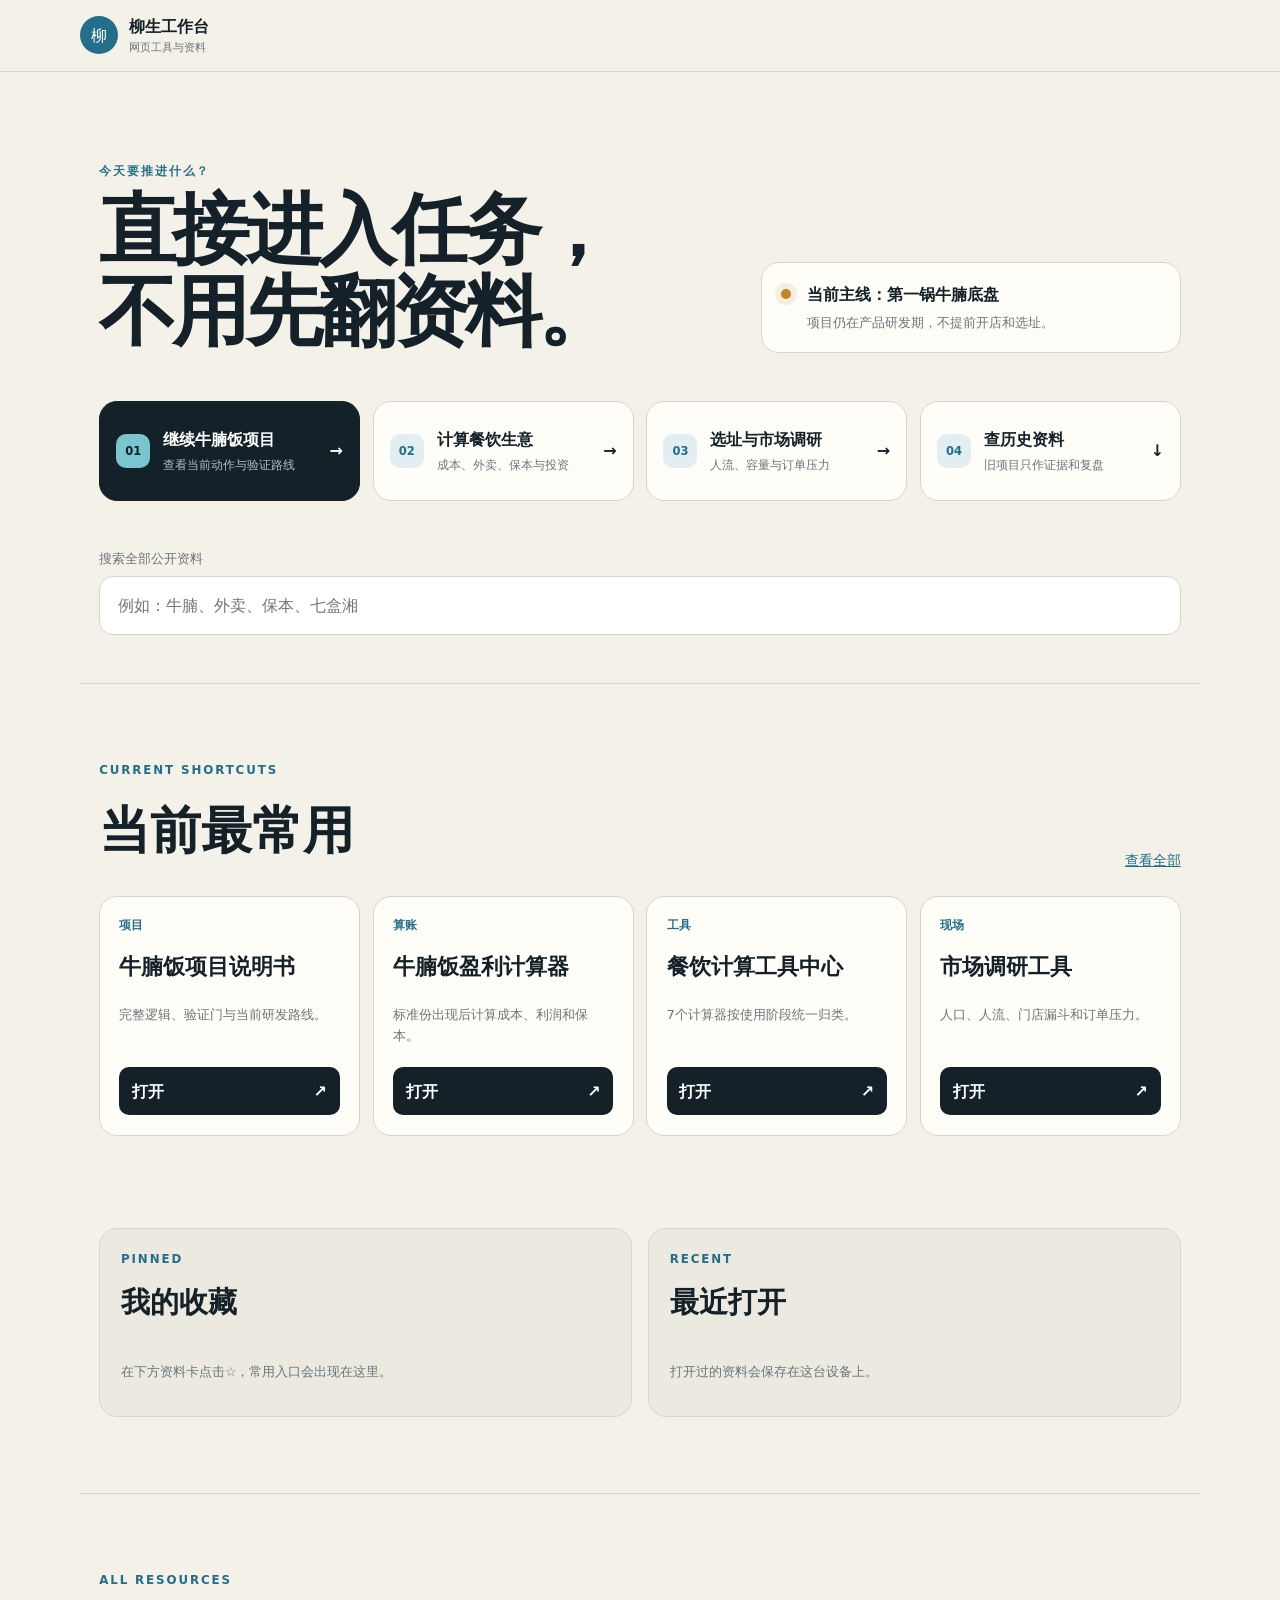
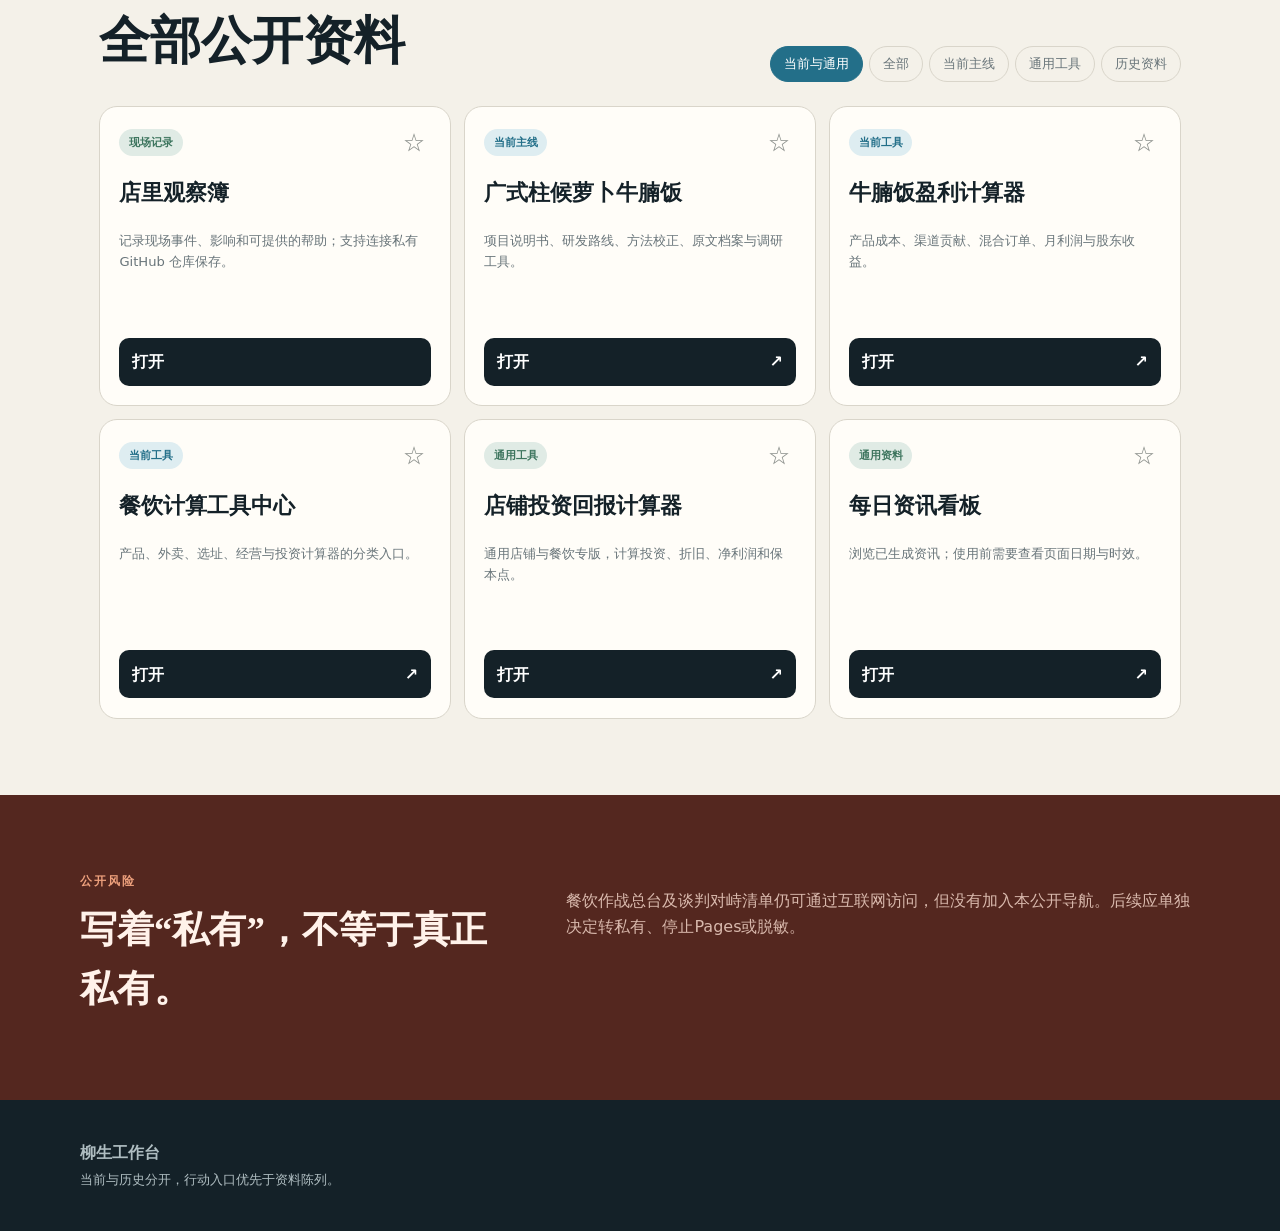
==== commit 7785a39e: "Add salon observer to resource hub" ====
--- a/index.html
+++ b/index.html
@@ -98,6 +98,11 @@
       </div>
 
       <div class="resource-grid">
+        <article class="resource-card" data-category="tool" data-name="店里观察簿" data-keywords="美发 观察 现场 记录 管理 运营 合作">
+          <div class="meta"><span class="tag tool">现场记录</span><button class="favorite" type="button" aria-label="收藏店里观察簿">☆</button></div>
+          <h3>店里观察簿</h3><p>记录现场事件、影响和可提供的帮助；支持连接私有 GitHub 仓库保存。</p>
+          <a href="https://312760175liusheng-ship-it.github.io/web-resource-hub/salon-observer/" data-track="店里观察簿">打开</a>
+        </article>
         <article class="resource-card" data-category="current" data-name="广式柱候萝卜牛腩饭项目说明书" data-keywords="牛腩 柱候 第一锅 产品 研发 视频 原文">
           <div class="meta"><span class="tag current">当前主线</span><button class="favorite" type="button" aria-label="收藏广式柱候萝卜牛腩饭项目说明书">☆</button></div>
           <h3>广式柱候萝卜牛腩饭</h3><p>项目说明书、研发路线、方法校正、原文档案与调研工具。</p>
@@ -164,3 +169,4 @@
 </body>
 </html>
 
+
